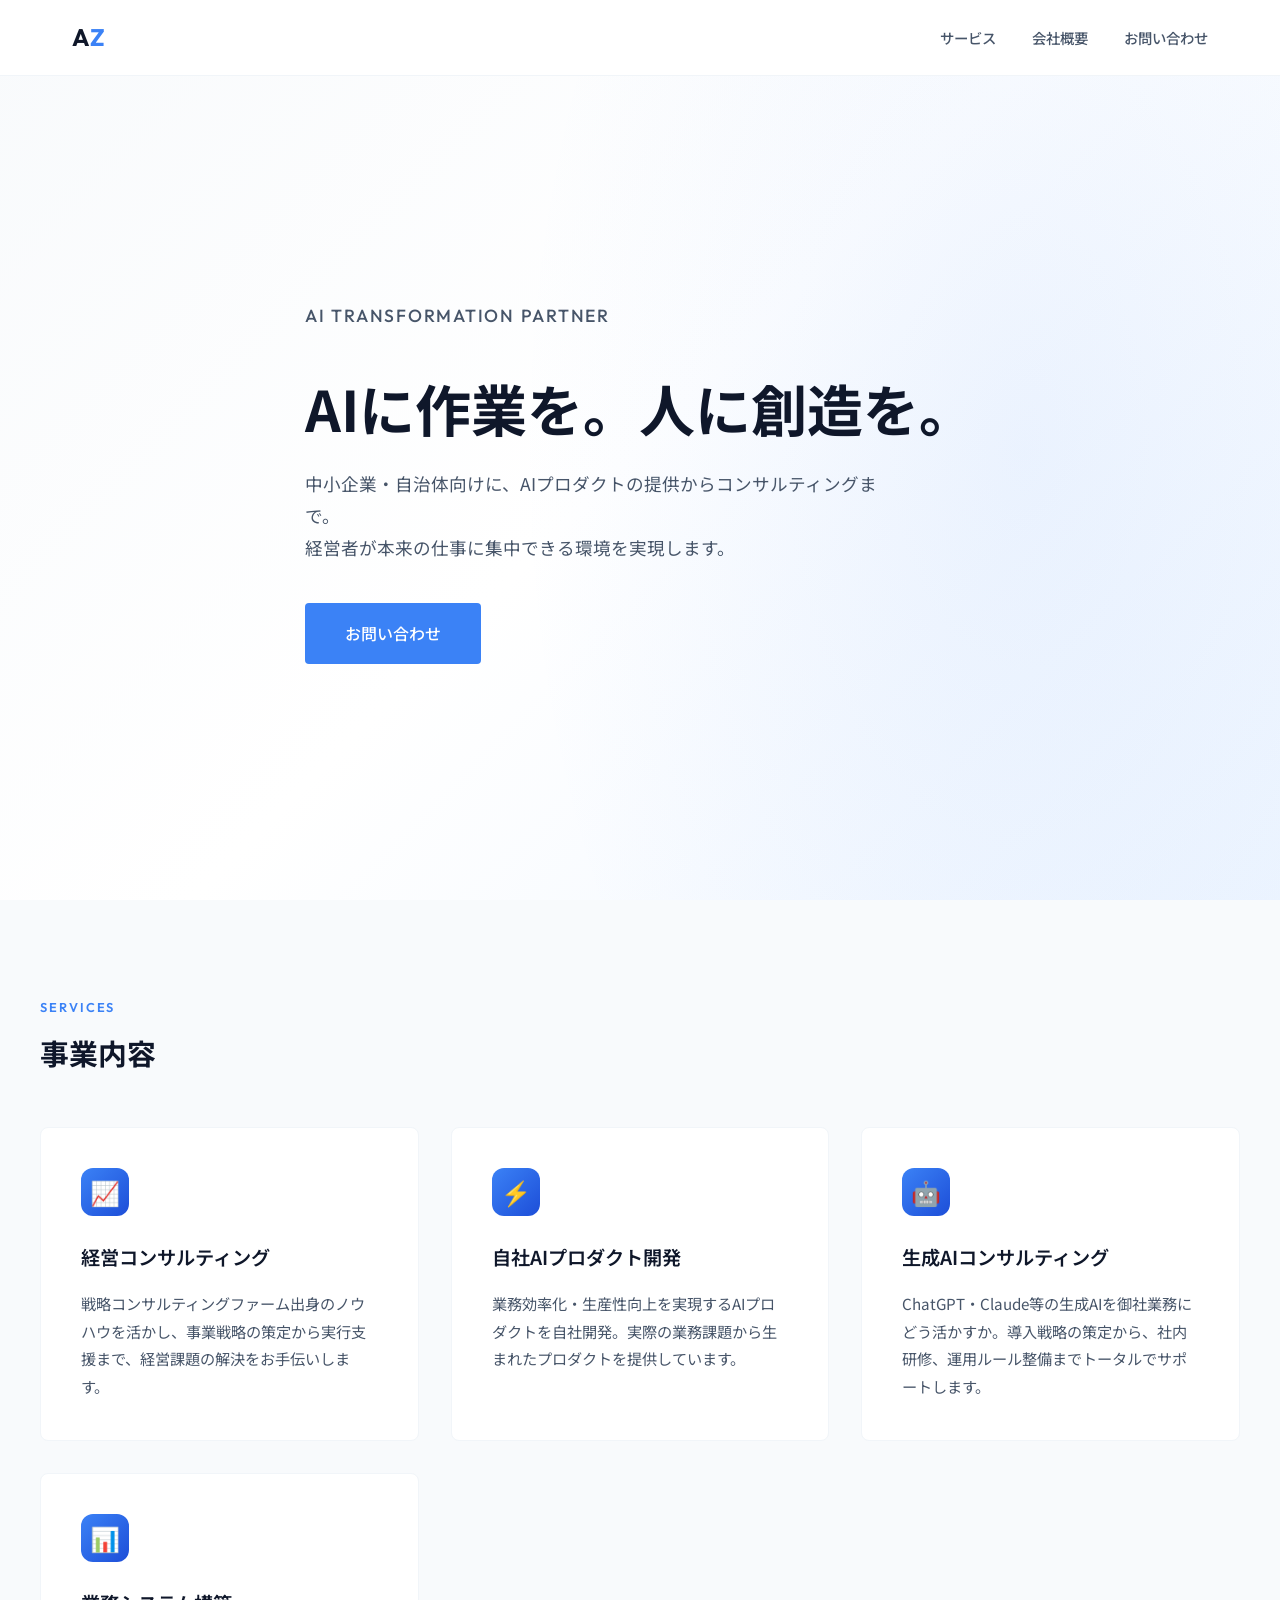
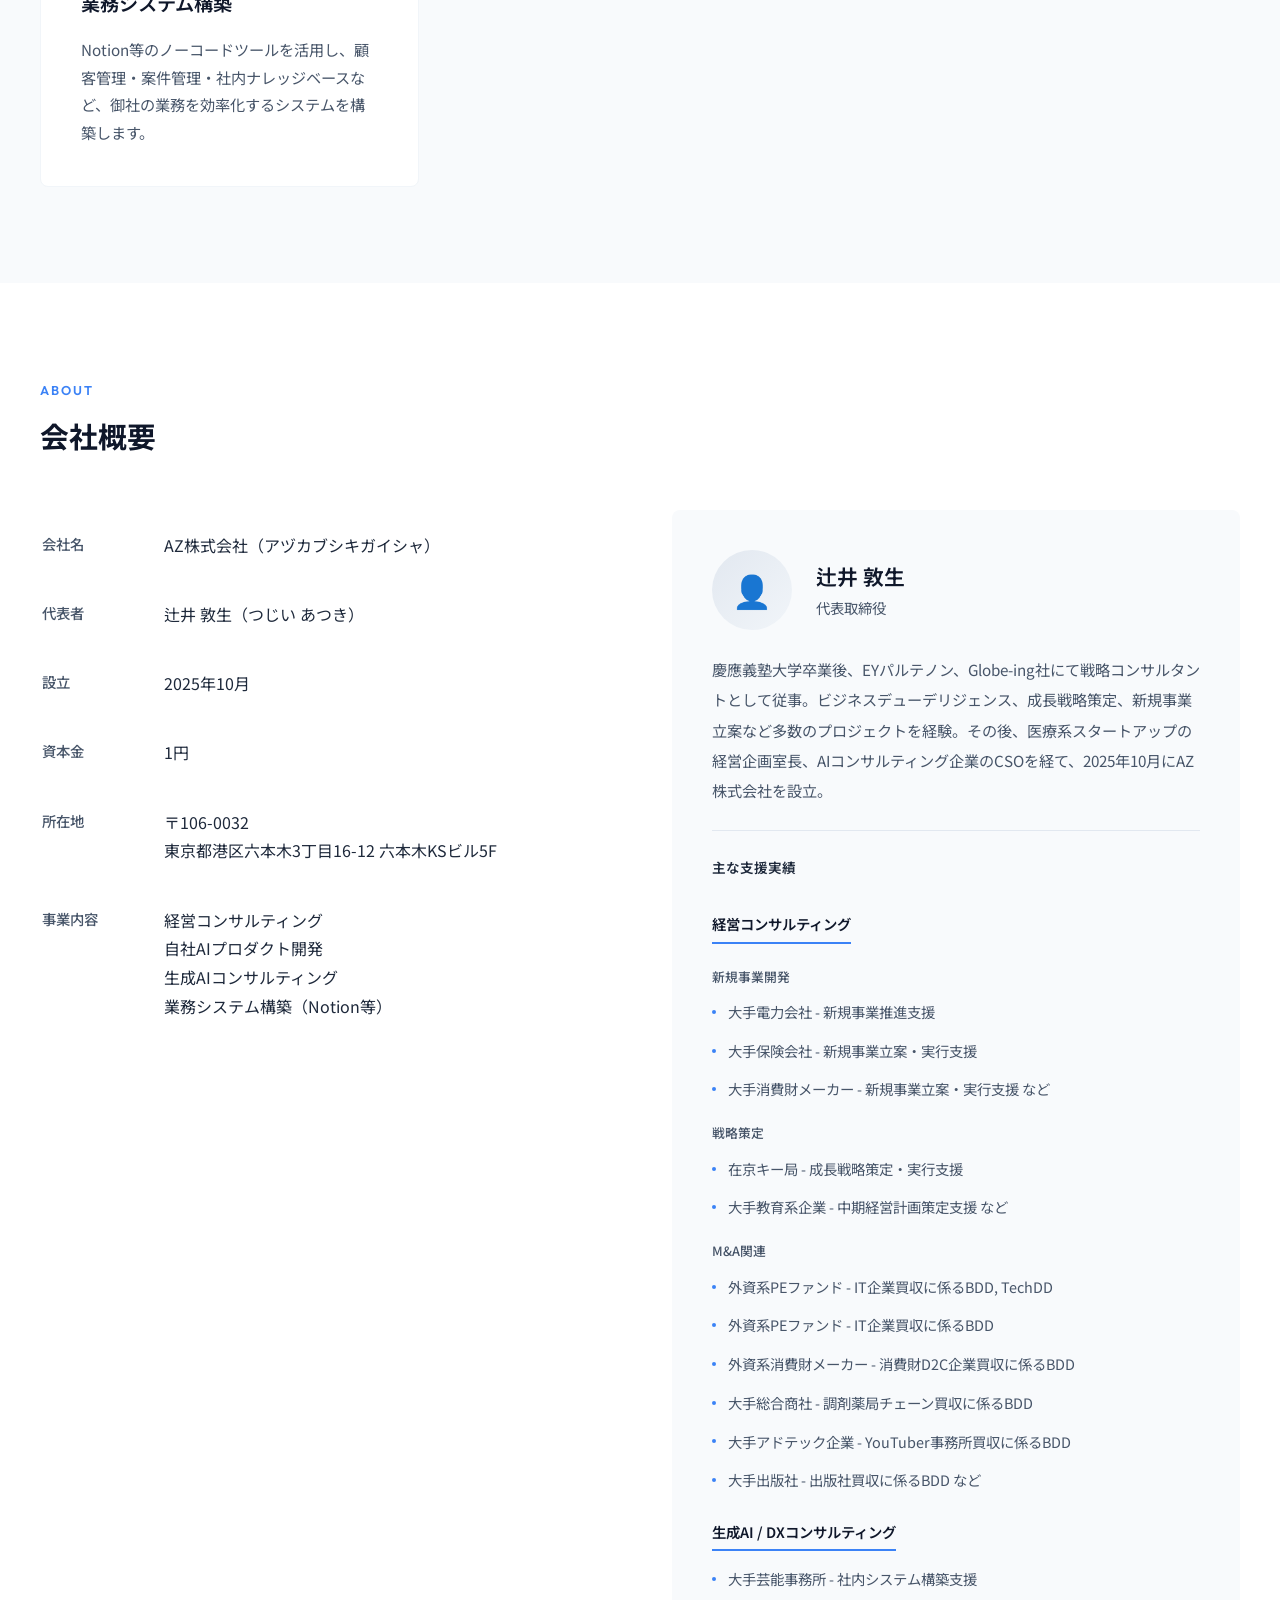
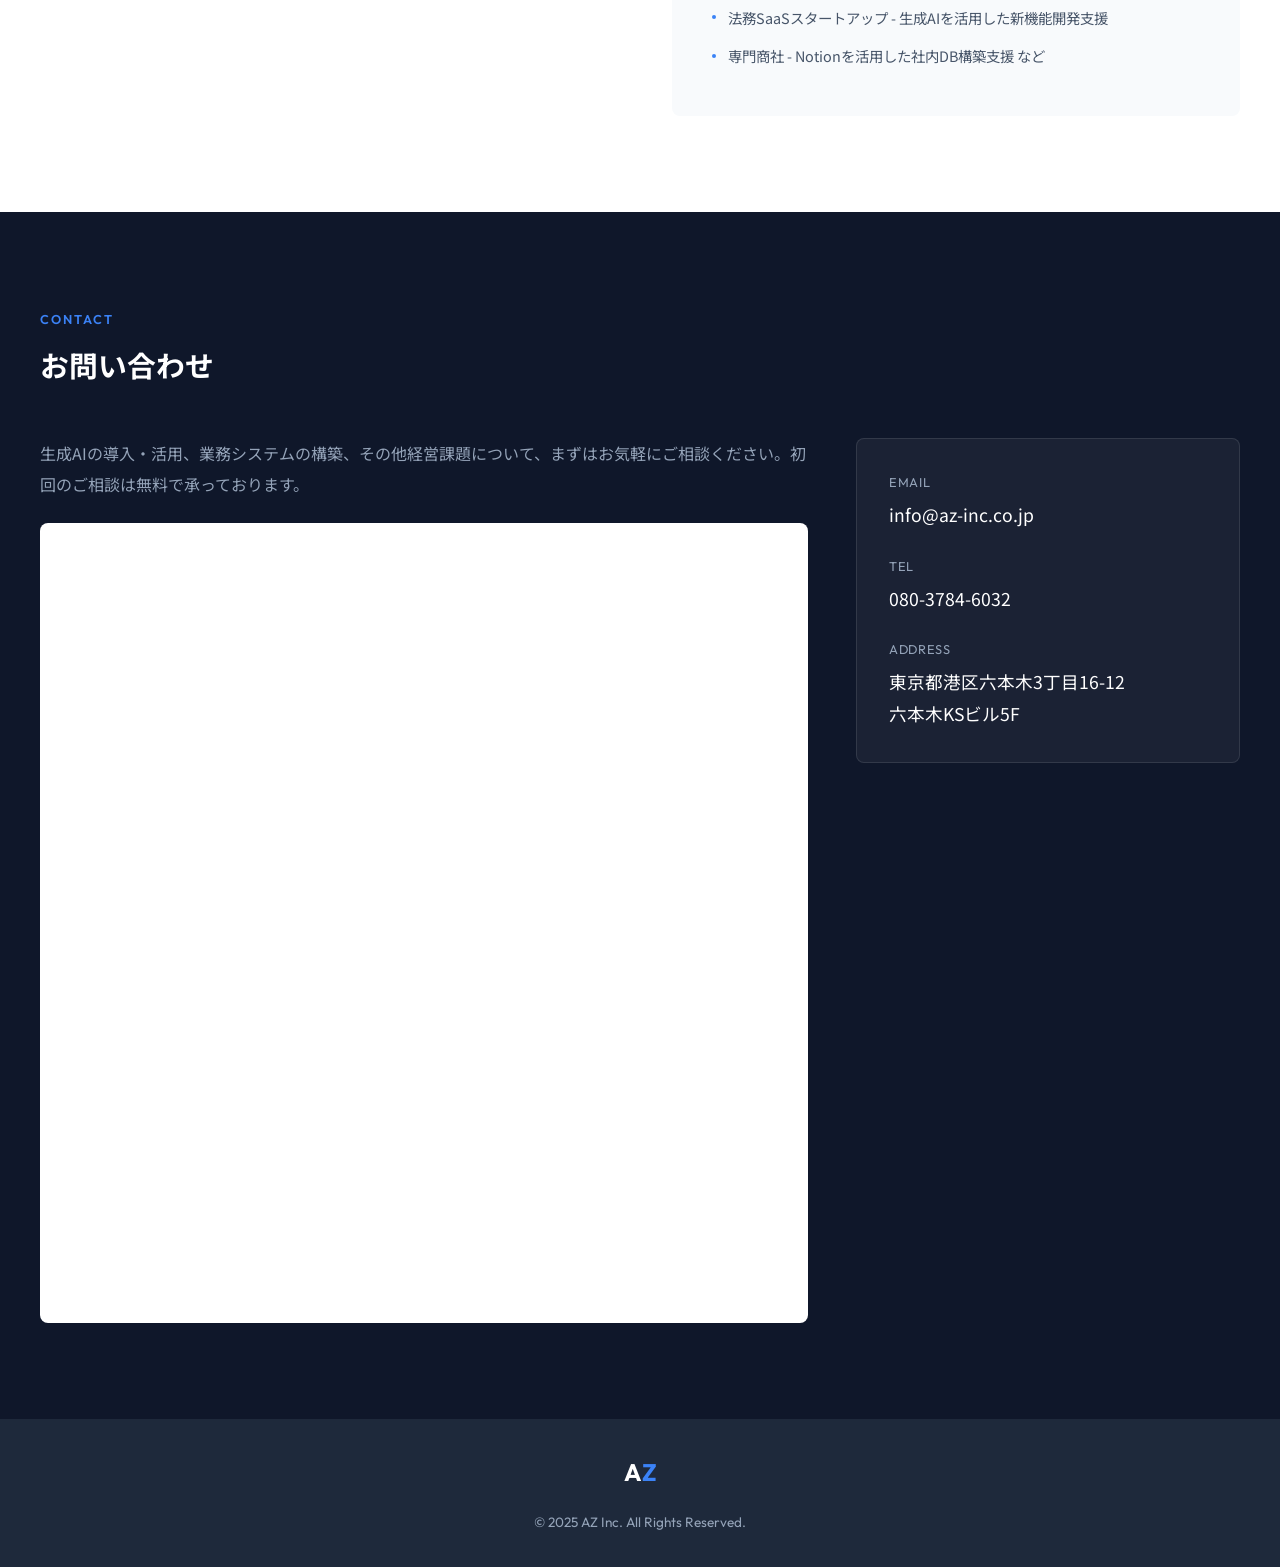
==== index.html @ a244bd8f "Rename index (2).html to index.html" ====
<!DOCTYPE html>
<html lang="ja">
<head>
    <meta charset="UTF-8">
    <meta name="viewport" content="width=device-width, initial-scale=1.0">
    <title>AZ株式会社 | 生成AI・DXコンサルティング</title>
    <link rel="preconnect" href="https://fonts.googleapis.com">
    <link rel="preconnect" href="https://fonts.gstatic.com" crossorigin>
    <link href="https://fonts.googleapis.com/css2?family=Noto+Sans+JP:wght@300;400;500;700&family=Outfit:wght@300;400;500;600;700&display=swap" rel="stylesheet">
    <style>
        :root {
            --primary: #0f172a;
            --accent: #3b82f6;
            --accent-dark: #1d4ed8;
            --gray-50: #f8fafc;
            --gray-100: #f1f5f9;
            --gray-200: #e2e8f0;
            --gray-400: #94a3b8;
            --gray-600: #475569;
            --gray-800: #1e293b;
            --white: #ffffff;
        }

        * {
            margin: 0;
            padding: 0;
            box-sizing: border-box;
        }

        html {
            scroll-behavior: smooth;
        }

        body {
            font-family: 'Noto Sans JP', sans-serif;
            color: var(--gray-800);
            line-height: 1.8;
            background: var(--white);
        }

        .font-en {
            font-family: 'Outfit', sans-serif;
        }

        /* Header */
        header {
            position: fixed;
            top: 0;
            left: 0;
            right: 0;
            background: rgba(255, 255, 255, 0.95);
            backdrop-filter: blur(10px);
            z-index: 100;
            border-bottom: 1px solid var(--gray-100);
        }

        .header-inner {
            max-width: 1200px;
            margin: 0 auto;
            padding: 1rem 2rem;
            display: flex;
            justify-content: space-between;
            align-items: center;
        }

        .logo {
            font-family: 'Outfit', sans-serif;
            font-size: 1.5rem;
            font-weight: 700;
            color: var(--primary);
            text-decoration: none;
            letter-spacing: -0.02em;
        }

        .logo span {
            color: var(--accent);
        }

        nav a {
            color: var(--gray-600);
            text-decoration: none;
            margin-left: 2rem;
            font-size: 0.9rem;
            font-weight: 500;
            transition: color 0.2s;
        }

        nav a:hover {
            color: var(--accent);
        }

        /* Hero */
        .hero {
            min-height: 100vh;
            display: flex;
            align-items: center;
            background: linear-gradient(135deg, var(--gray-50) 0%, var(--white) 50%, #eff6ff 100%);
            position: relative;
            overflow: hidden;
        }

        .hero::before {
            content: '';
            position: absolute;
            top: -50%;
            right: -20%;
            width: 80%;
            height: 200%;
            background: radial-gradient(ellipse at center, rgba(59, 130, 246, 0.08) 0%, transparent 70%);
            pointer-events: none;
        }

        .hero-inner {
            max-width: 1200px;
            margin: 0 auto;
            padding: 8rem 2rem 4rem;
            position: relative;
            z-index: 1;
        }

        .hero-label {
            font-family: 'Outfit', sans-serif;
            font-size: 0.85rem;
            font-weight: 500;
            color: var(--accent);
            letter-spacing: 0.1em;
            margin-bottom: 1.5rem;
        }

        .hero h1 {
            font-size: clamp(2rem, 5vw, 3.5rem);
            font-weight: 700;
            line-height: 1.3;
            color: var(--primary);
            margin-bottom: 1.5rem;
        }

        .hero p {
            font-size: 1.1rem;
            color: var(--gray-600);
            max-width: 600px;
            margin-bottom: 2.5rem;
        }

        .btn {
            display: inline-block;
            padding: 1rem 2.5rem;
            background: var(--accent);
            color: var(--white);
            text-decoration: none;
            border-radius: 4px;
            font-weight: 500;
            transition: all 0.3s;
        }

        .btn:hover {
            background: var(--accent-dark);
            transform: translateY(-2px);
            box-shadow: 0 10px 30px rgba(59, 130, 246, 0.3);
        }

        /* Section Common */
        section {
            padding: 6rem 2rem;
        }

        .section-inner {
            max-width: 1200px;
            margin: 0 auto;
        }

        .section-label {
            font-family: 'Outfit', sans-serif;
            font-size: 0.8rem;
            font-weight: 600;
            color: var(--accent);
            letter-spacing: 0.15em;
            margin-bottom: 0.5rem;
        }

        .section-title {
            font-size: 1.8rem;
            font-weight: 700;
            color: var(--primary);
            margin-bottom: 3rem;
        }

        /* Services */
        .services {
            background: var(--gray-50);
        }

        .service-grid {
            display: grid;
            grid-template-columns: repeat(auto-fit, minmax(280px, 1fr));
            gap: 2rem;
        }

        .service-card {
            background: var(--white);
            padding: 2.5rem;
            border-radius: 8px;
            border: 1px solid var(--gray-100);
            transition: all 0.3s;
        }

        .service-card:hover {
            transform: translateY(-4px);
            box-shadow: 0 20px 40px rgba(0, 0, 0, 0.08);
            border-color: var(--accent);
        }

        .service-icon {
            width: 48px;
            height: 48px;
            background: linear-gradient(135deg, var(--accent), var(--accent-dark));
            border-radius: 12px;
            display: flex;
            align-items: center;
            justify-content: center;
            margin-bottom: 1.5rem;
            font-size: 1.5rem;
        }

        .service-card h3 {
            font-size: 1.2rem;
            font-weight: 600;
            margin-bottom: 1rem;
            color: var(--primary);
        }

        .service-card p {
            font-size: 0.95rem;
            color: var(--gray-600);
            line-height: 1.8;
        }

        /* About / Profile */
        .about {
            background: var(--white);
        }

        .about-grid {
            display: grid;
            grid-template-columns: 1fr 1fr;
            gap: 4rem;
            align-items: start;
        }

        @media (max-width: 768px) {
            .about-grid {
                grid-template-columns: 1fr;
            }
        }

        .profile-card {
            background: var(--gray-50);
            padding: 2.5rem;
            border-radius: 8px;
        }

        .profile-header {
            display: flex;
            align-items: center;
            gap: 1.5rem;
            margin-bottom: 1.5rem;
        }

        .profile-avatar {
            width: 80px;
            height: 80px;
            background: linear-gradient(135deg, var(--gray-200), var(--gray-100));
            border-radius: 50%;
            display: flex;
            align-items: center;
            justify-content: center;
            font-size: 2rem;
            color: var(--gray-400);
        }

        .profile-name {
            font-size: 1.3rem;
            font-weight: 600;
            color: var(--primary);
        }

        .profile-title {
            font-size: 0.9rem;
            color: var(--gray-600);
        }

        .profile-bio {
            font-size: 0.95rem;
            color: var(--gray-600);
            line-height: 2;
        }

        .profile-projects {
            margin-top: 1.5rem;
            padding-top: 1.5rem;
            border-top: 1px solid var(--gray-200);
        }

        .profile-projects-title {
            font-size: 0.85rem;
            font-weight: 600;
            color: var(--gray-800);
            margin-bottom: 0.8rem;
        }

        .profile-projects-list {
            list-style: none;
            font-size: 0.9rem;
            color: var(--gray-600);
        }

        .profile-projects-list li {
            padding: 0.4rem 0;
            padding-left: 1rem;
            position: relative;
        }

        .profile-projects-list li::before {
            content: '';
            position: absolute;
            left: 0;
            top: 50%;
            transform: translateY(-50%);
            width: 4px;
            height: 4px;
            background: var(--accent);
            border-radius: 50%;
        }

        .profile-category {
            font-size: 0.9rem;
            font-weight: 600;
            color: var(--primary);
            margin-top: 1.2rem;
            margin-bottom: 0.5rem;
            padding-bottom: 0.3rem;
            border-bottom: 2px solid var(--accent);
            display: inline-block;
        }

        .profile-category:first-of-type {
            margin-top: 0;
        }

        .profile-subcategory {
            font-size: 0.8rem;
            font-weight: 500;
            color: var(--gray-600);
            margin-top: 0.8rem;
            margin-bottom: 0.3rem;
        }

        /* Company Info */
        .company-table {
            width: 100%;
        }

        .company-table tr {
            border-bottom: 1px solid var(--gray-100);
        }

        .company-table th,
        .company-table td {
            padding: 1.2rem 0;
            text-align: left;
            vertical-align: top;
        }

        .company-table th {
            width: 120px;
            font-weight: 500;
            color: var(--gray-600);
            font-size: 0.9rem;
        }

        .company-table td {
            color: var(--gray-800);
        }

        /* Contact */
        .contact {
            background: var(--primary);
            color: var(--white);
        }

        .contact .section-label {
            color: var(--accent);
        }

        .contact .section-title {
            color: var(--white);
        }

        .contact-content {
            display: grid;
            grid-template-columns: 2fr 1fr;
            gap: 3rem;
            align-items: start;
        }

        @media (max-width: 768px) {
            .contact-content {
                grid-template-columns: 1fr;
            }
        }

        .contact-text {
            color: var(--gray-400);
            font-size: 1rem;
            line-height: 1.9;
            margin-bottom: 1.5rem;
        }

        .contact-form {
            flex: 1;
        }

        .form-wrapper {
            background: var(--white);
            border-radius: 8px;
            overflow: hidden;
        }

        .form-wrapper iframe {
            display: block;
        }

        .contact-info {
            background: rgba(255, 255, 255, 0.05);
            padding: 2rem;
            border-radius: 8px;
            border: 1px solid rgba(255, 255, 255, 0.1);
        }

        .contact-item {
            margin-bottom: 1.5rem;
        }

        .contact-item:last-child {
            margin-bottom: 0;
        }

        .contact-item-label {
            font-size: 0.8rem;
            color: var(--gray-400);
            margin-bottom: 0.3rem;
            font-family: 'Outfit', sans-serif;
            letter-spacing: 0.05em;
        }

        .contact-item-value {
            font-size: 1.1rem;
            color: var(--white);
        }

        .contact-item-value a {
            color: var(--white);
            text-decoration: none;
            transition: color 0.2s;
        }

        .contact-item-value a:hover {
            color: var(--accent);
        }

        /* Footer */
        footer {
            background: var(--gray-800);
            color: var(--gray-400);
            padding: 2rem;
            text-align: center;
            font-size: 0.85rem;
        }

        footer .logo {
            color: var(--white);
            margin-bottom: 1rem;
            display: inline-block;
        }

        /* Responsive */
        @media (max-width: 768px) {
            .header-inner {
                padding: 1rem;
            }
            
            nav {
                display: none;
            }

            section {
                padding: 4rem 1.5rem;
            }

            .hero-inner {
                padding: 6rem 1.5rem 3rem;
            }
        }
    </style>
</head>
<body>
    <header>
        <div class="header-inner">
            <a href="#" class="logo">A<span>Z</span></a>
            <nav>
                <a href="#services">サービス</a>
                <a href="#about">会社概要</a>
                <a href="#contact">お問い合わせ</a>
            </nav>
        </div>
    </header>

    <section class="hero">
        <div class="hero-inner">
            <p class="hero-label font-en">AI TRANSFORMATION PARTNER</p>
            <h1>AIに作業を。人に創造を。</h1>
            <p>中小企業・自治体向けに、AIプロダクトの提供からコンサルティングまで。<br>経営者が本来の仕事に集中できる環境を実現します。</p>
            <a href="#contact" class="btn">お問い合わせ</a>
        </div>
    </section>

    <section class="services" id="services">
        <div class="section-inner">
            <p class="section-label font-en">SERVICES</p>
            <h2 class="section-title">事業内容</h2>
            <div class="service-grid">
                <div class="service-card">
                    <div class="service-icon">📈</div>
                    <h3>経営コンサルティング</h3>
                    <p>戦略コンサルティングファーム出身のノウハウを活かし、事業戦略の策定から実行支援まで、経営課題の解決をお手伝いします。</p>
                </div>
                <div class="service-card">
                    <div class="service-icon">⚡</div>
                    <h3>自社AIプロダクト開発</h3>
                    <p>業務効率化・生産性向上を実現するAIプロダクトを自社開発。実際の業務課題から生まれたプロダクトを提供しています。</p>
                </div>
                <div class="service-card">
                    <div class="service-icon">🤖</div>
                    <h3>生成AIコンサルティング</h3>
                    <p>ChatGPT・Claude等の生成AIを御社業務にどう活かすか。導入戦略の策定から、社内研修、運用ルール整備までトータルでサポートします。</p>
                </div>
                <div class="service-card">
                    <div class="service-icon">📊</div>
                    <h3>業務システム構築</h3>
                    <p>Notion等のノーコードツールを活用し、顧客管理・案件管理・社内ナレッジベースなど、御社の業務を効率化するシステムを構築します。</p>
                </div>
            </div>
        </div>
    </section>

    <section class="about" id="about">
        <div class="section-inner">
            <p class="section-label font-en">ABOUT</p>
            <h2 class="section-title">会社概要</h2>
            <div class="about-grid">
                <div>
                    <table class="company-table">
                        <tr>
                            <th>会社名</th>
                            <td>AZ株式会社（アヅカブシキガイシャ）</td>
                        </tr>
                        <tr>
                            <th>代表者</th>
                            <td>辻井 敦生（つじい あつき）</td>
                        </tr>
                        <tr>
                            <th>設立</th>
                            <td>2025年10月</td>
                        </tr>
                        <tr>
                            <th>資本金</th>
                            <td>1円</td>
                        </tr>
                        <tr>
                            <th>所在地</th>
                            <td>〒106-0032<br>東京都港区六本木3丁目16-12 六本木KSビル5F</td>
                        </tr>
                        <tr>
                            <th>事業内容</th>
                            <td>
                                経営コンサルティング<br>
                                自社AIプロダクト開発<br>
                                生成AIコンサルティング<br>
                                業務システム構築（Notion等）
                            </td>
                        </tr>
                    </table>
                </div>
                <div class="profile-card">
                    <div class="profile-header">
                        <div class="profile-avatar">👤</div>
                        <div>
                            <p class="profile-name">辻井 敦生</p>
                            <p class="profile-title">代表取締役</p>
                        </div>
                    </div>
                    <p class="profile-bio">
                        慶應義塾大学卒業後、EYパルテノン、Globe-ing社にて戦略コンサルタントとして従事。ビジネスデューデリジェンス、成長戦略策定、新規事業立案など多数のプロジェクトを経験。その後、医療系スタートアップの経営企画室長、AIコンサルティング企業のCSOを経て、2025年10月にAZ株式会社を設立。
                    </p>
                    <div class="profile-projects">
                        <p class="profile-projects-title">主な支援実績</p>
                        
                        <p class="profile-category">経営コンサルティング</p>
                        <p class="profile-subcategory">新規事業開発</p>
                        <ul class="profile-projects-list">
                            <li>大手電力会社 - 新規事業推進支援</li>
                            <li>大手保険会社 - 新規事業立案・実行支援</li>
                            <li>大手消費財メーカー - 新規事業立案・実行支援 など</li>
                        </ul>
                        <p class="profile-subcategory">戦略策定</p>
                        <ul class="profile-projects-list">
                            <li>在京キー局 - 成長戦略策定・実行支援</li>
                            <li>大手教育系企業 - 中期経営計画策定支援 など</li>
                        </ul>
                        <p class="profile-subcategory">M&A関連</p>
                        <ul class="profile-projects-list">
                            <li>外資系PEファンド - IT企業買収に係るBDD, TechDD</li>
                            <li>外資系PEファンド - IT企業買収に係るBDD</li>
                            <li>外資系消費財メーカー - 消費財D2C企業買収に係るBDD</li>
                            <li>大手総合商社 - 調剤薬局チェーン買収に係るBDD</li>
                            <li>大手アドテック企業 - YouTuber事務所買収に係るBDD</li>
                            <li>大手出版社 - 出版社買収に係るBDD など</li>
                        </ul>

                        <p class="profile-category">生成AI / DXコンサルティング</p>
                        <ul class="profile-projects-list">
                            <li>大手芸能事務所 - 社内システム構築支援</li>
                            <li>法務SaaSスタートアップ - 生成AIを活用した新機能開発支援</li>
                            <li>専門商社 - Notionを活用した社内DB構築支援 など</li>
                        </ul>
                    </div>
                </div>
            </div>
        </div>
    </section>

    <section class="contact" id="contact">
        <div class="section-inner">
            <p class="section-label font-en">CONTACT</p>
            <h2 class="section-title">お問い合わせ</h2>
            <div class="contact-content">
                <div class="contact-form">
                    <p class="contact-text">
                        生成AIの導入・活用、業務システムの構築、その他経営課題について、まずはお気軽にご相談ください。初回のご相談は無料で承っております。
                    </p>
                    <div class="form-wrapper">
                        <iframe src="https://docs.google.com/forms/d/e/1FAIpQLSfUofbdLLZDZgBiQQtVdAkM9zZP24ZBlGpSstjTk3eaFVaCuw/viewform?embedded=true" width="100%" height="800" frameborder="0" marginheight="0" marginwidth="0">読み込んでいます…</iframe>
                    </div>
                </div>
                <div class="contact-info">
                    <div class="contact-item">
                        <p class="contact-item-label font-en">EMAIL</p>
                        <p class="contact-item-value"><a href="mailto:info@az-inc.co.jp">info@az-inc.co.jp</a></p>
                    </div>
                    <div class="contact-item">
                        <p class="contact-item-label font-en">TEL</p>
                        <p class="contact-item-value"><a href="tel:08037846032">080-3784-6032</a></p>
                    </div>
                    <div class="contact-item">
                        <p class="contact-item-label font-en">ADDRESS</p>
                        <p class="contact-item-value">東京都港区六本木3丁目16-12<br>六本木KSビル5F</p>
                    </div>
                </div>
            </div>
        </div>
    </section>

    <footer>
        <a href="#" class="logo">A<span>Z</span></a>
        <p class="font-en">&copy; 2025 AZ Inc. All Rights Reserved.</p>
    </footer>
</body>
</html>
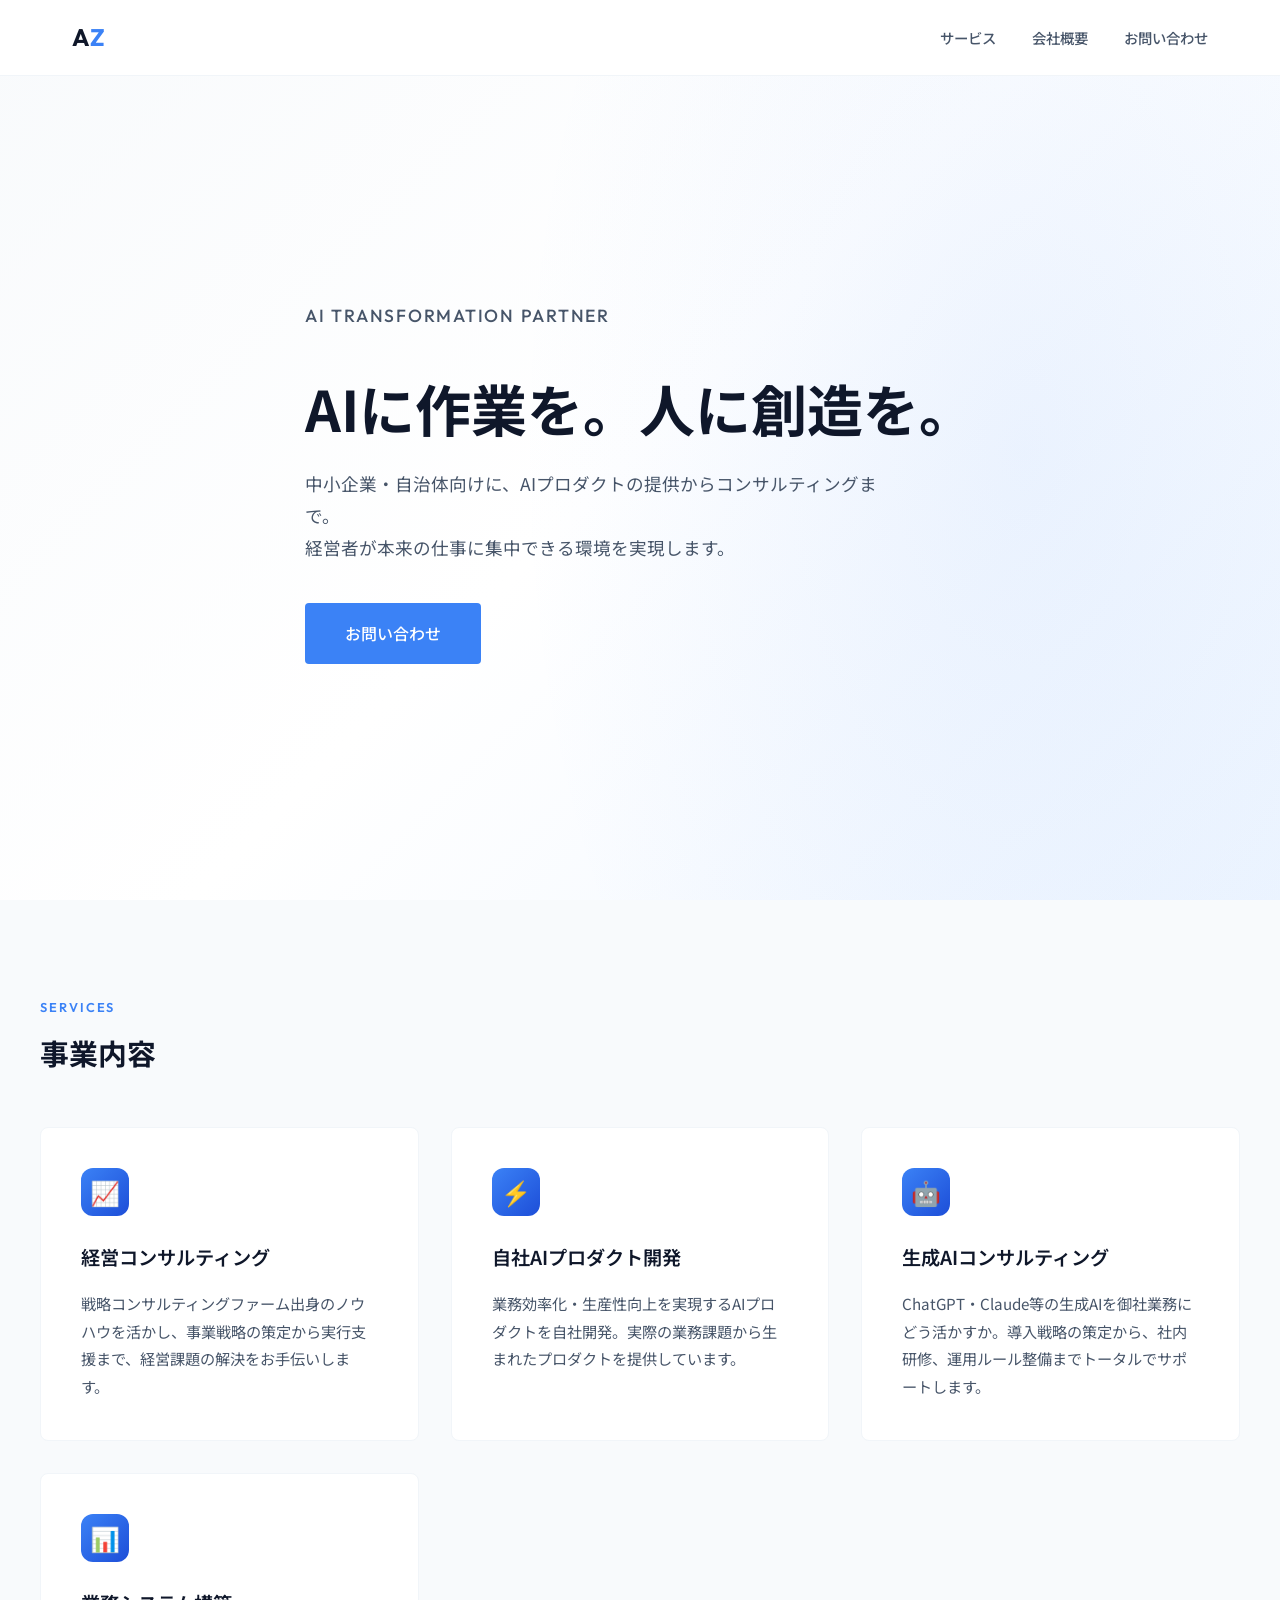
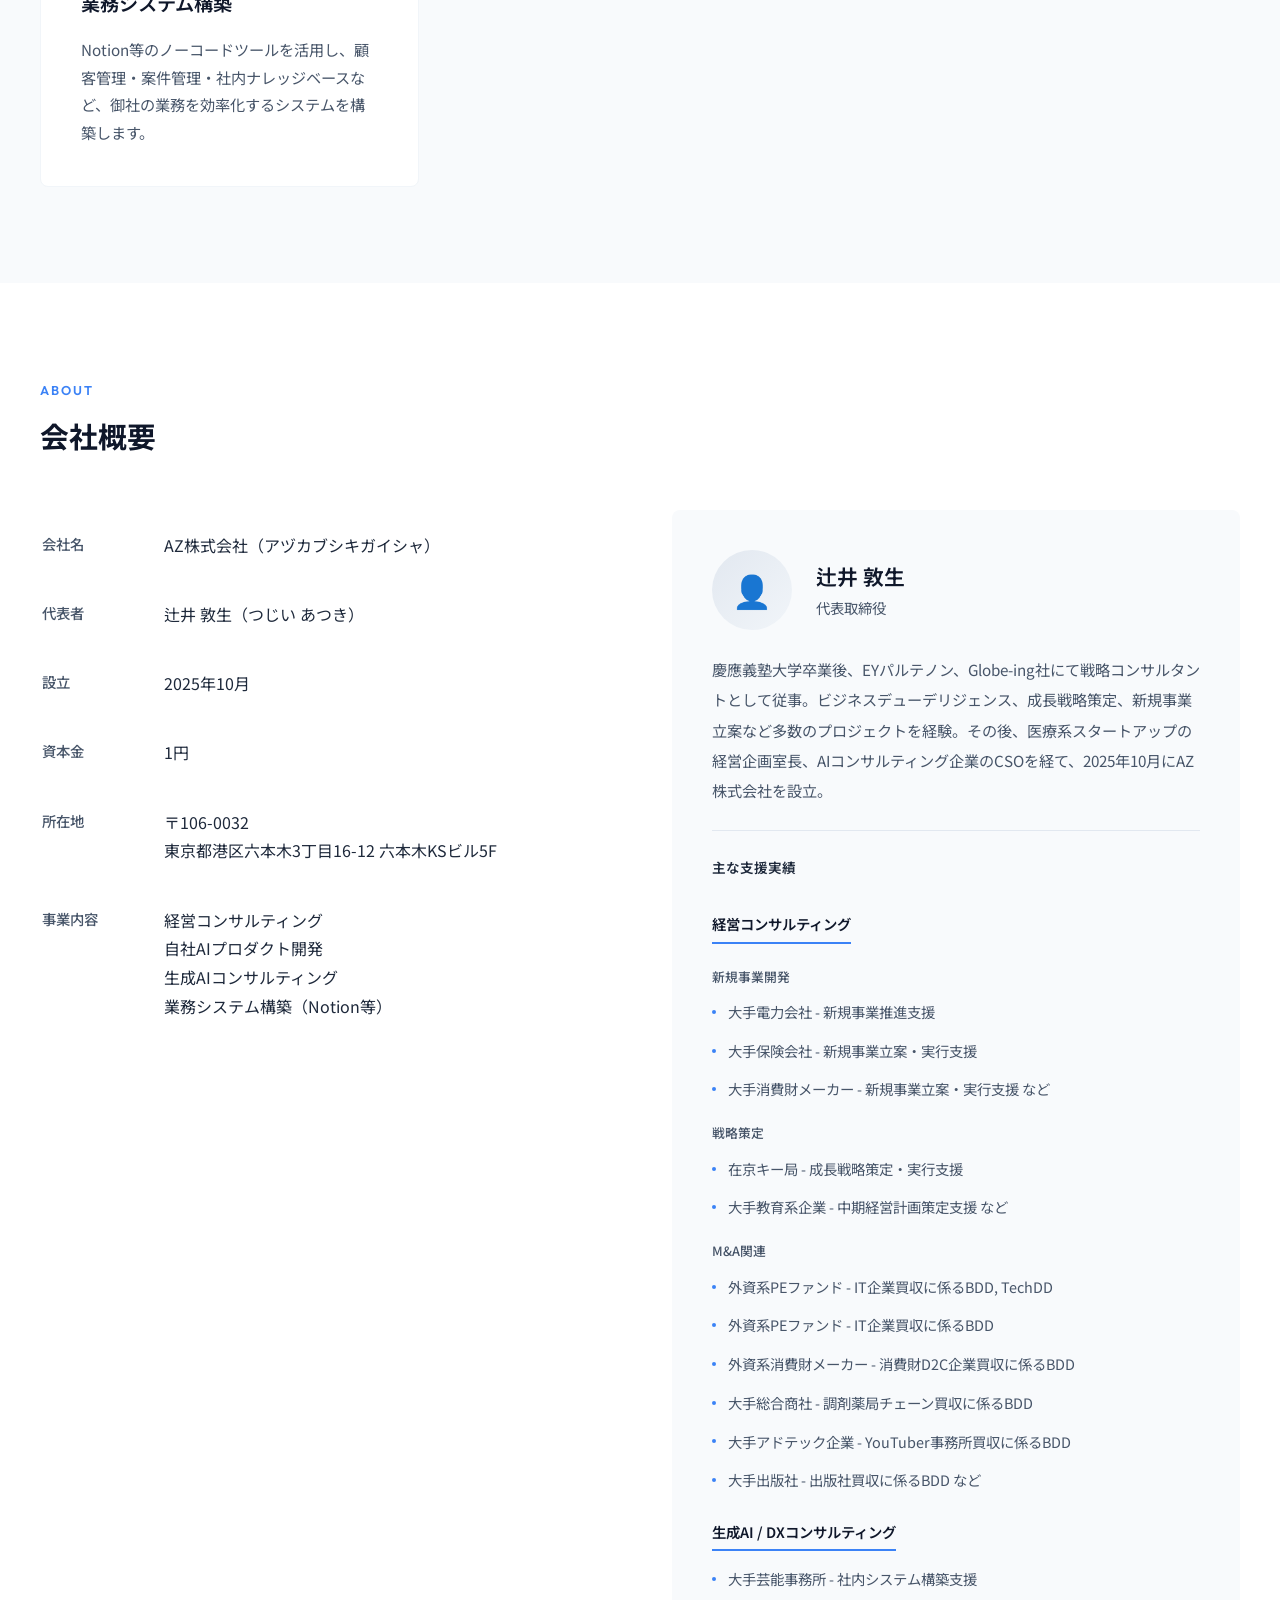
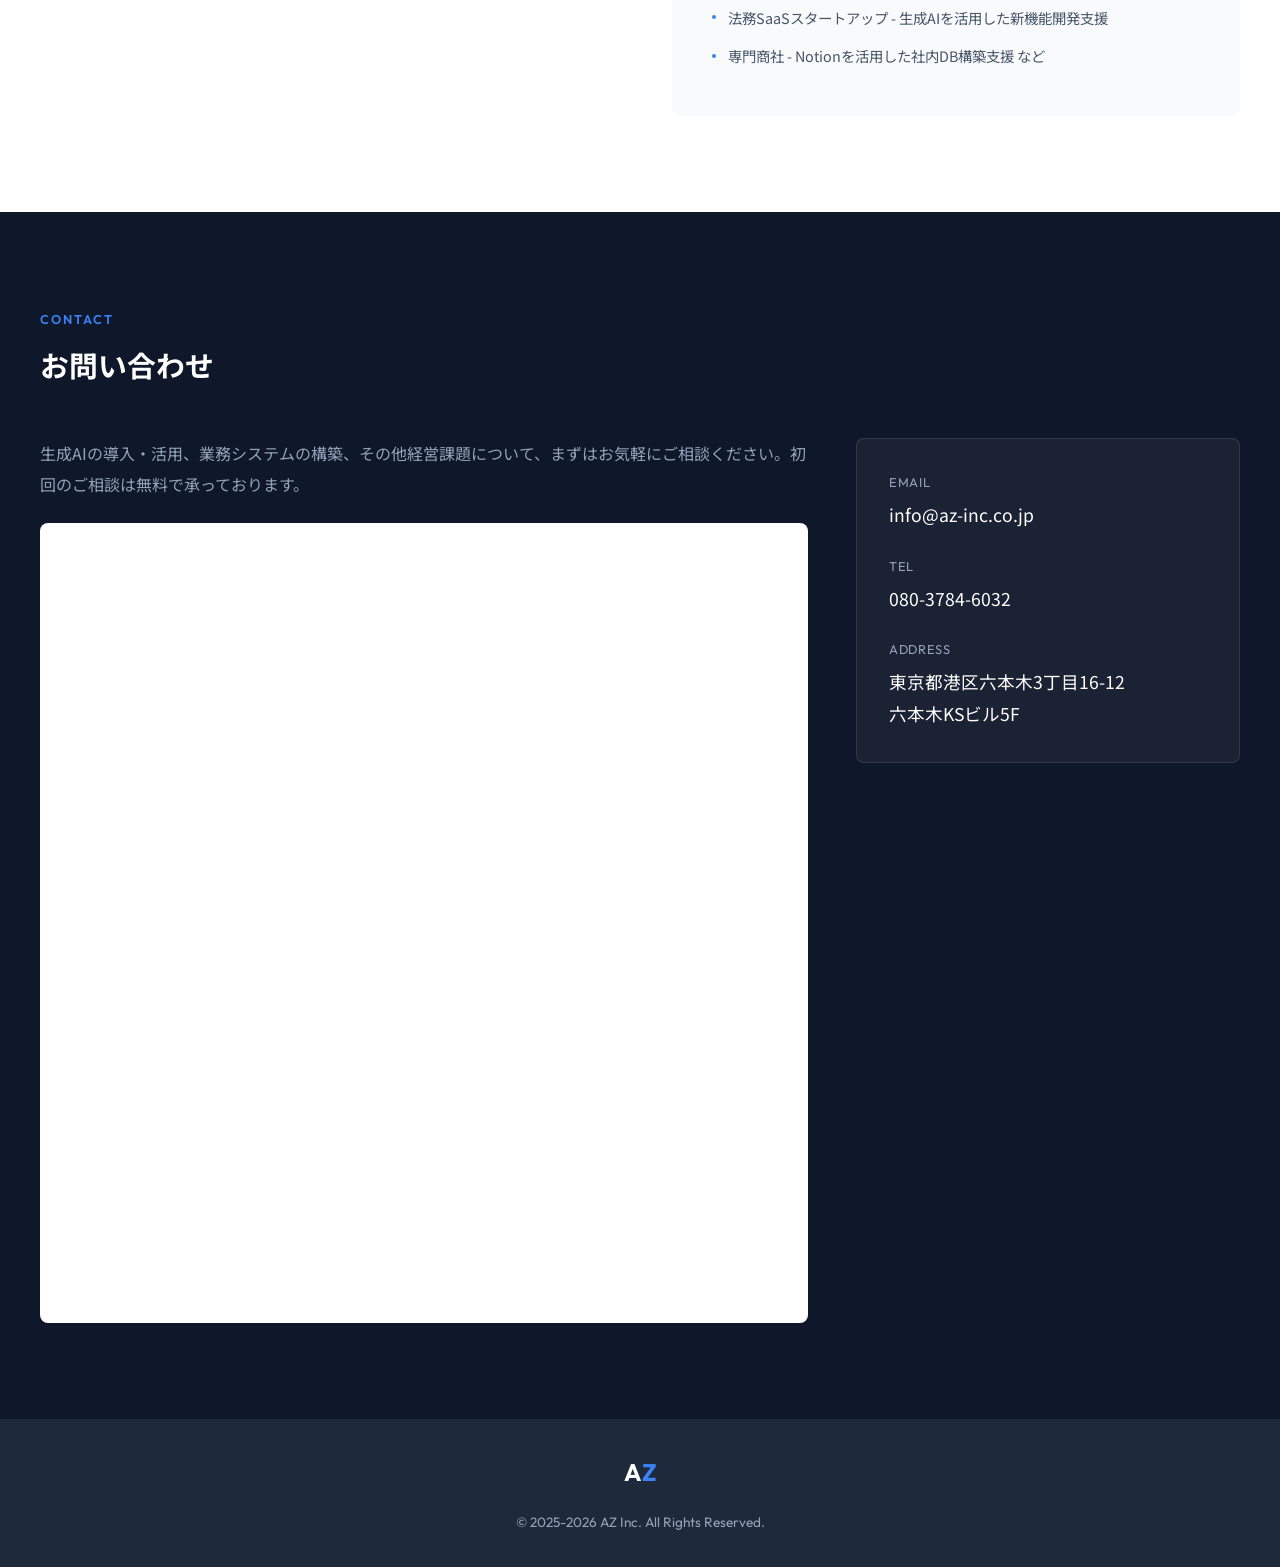
==== commit fec449a6: "docs: フッター著作権表記を2025-2026に更新" ====
--- a/index.html
+++ b/index.html
@@ -672,7 +672,7 @@
 
     <footer>
         <a href="#" class="logo">A<span>Z</span></a>
-        <p class="font-en">&copy; 2025 AZ Inc. All Rights Reserved.</p>
+        <p class="font-en">&copy; 2025-2026 AZ Inc. All Rights Reserved.</p>
     </footer>
 </body>
 </html>
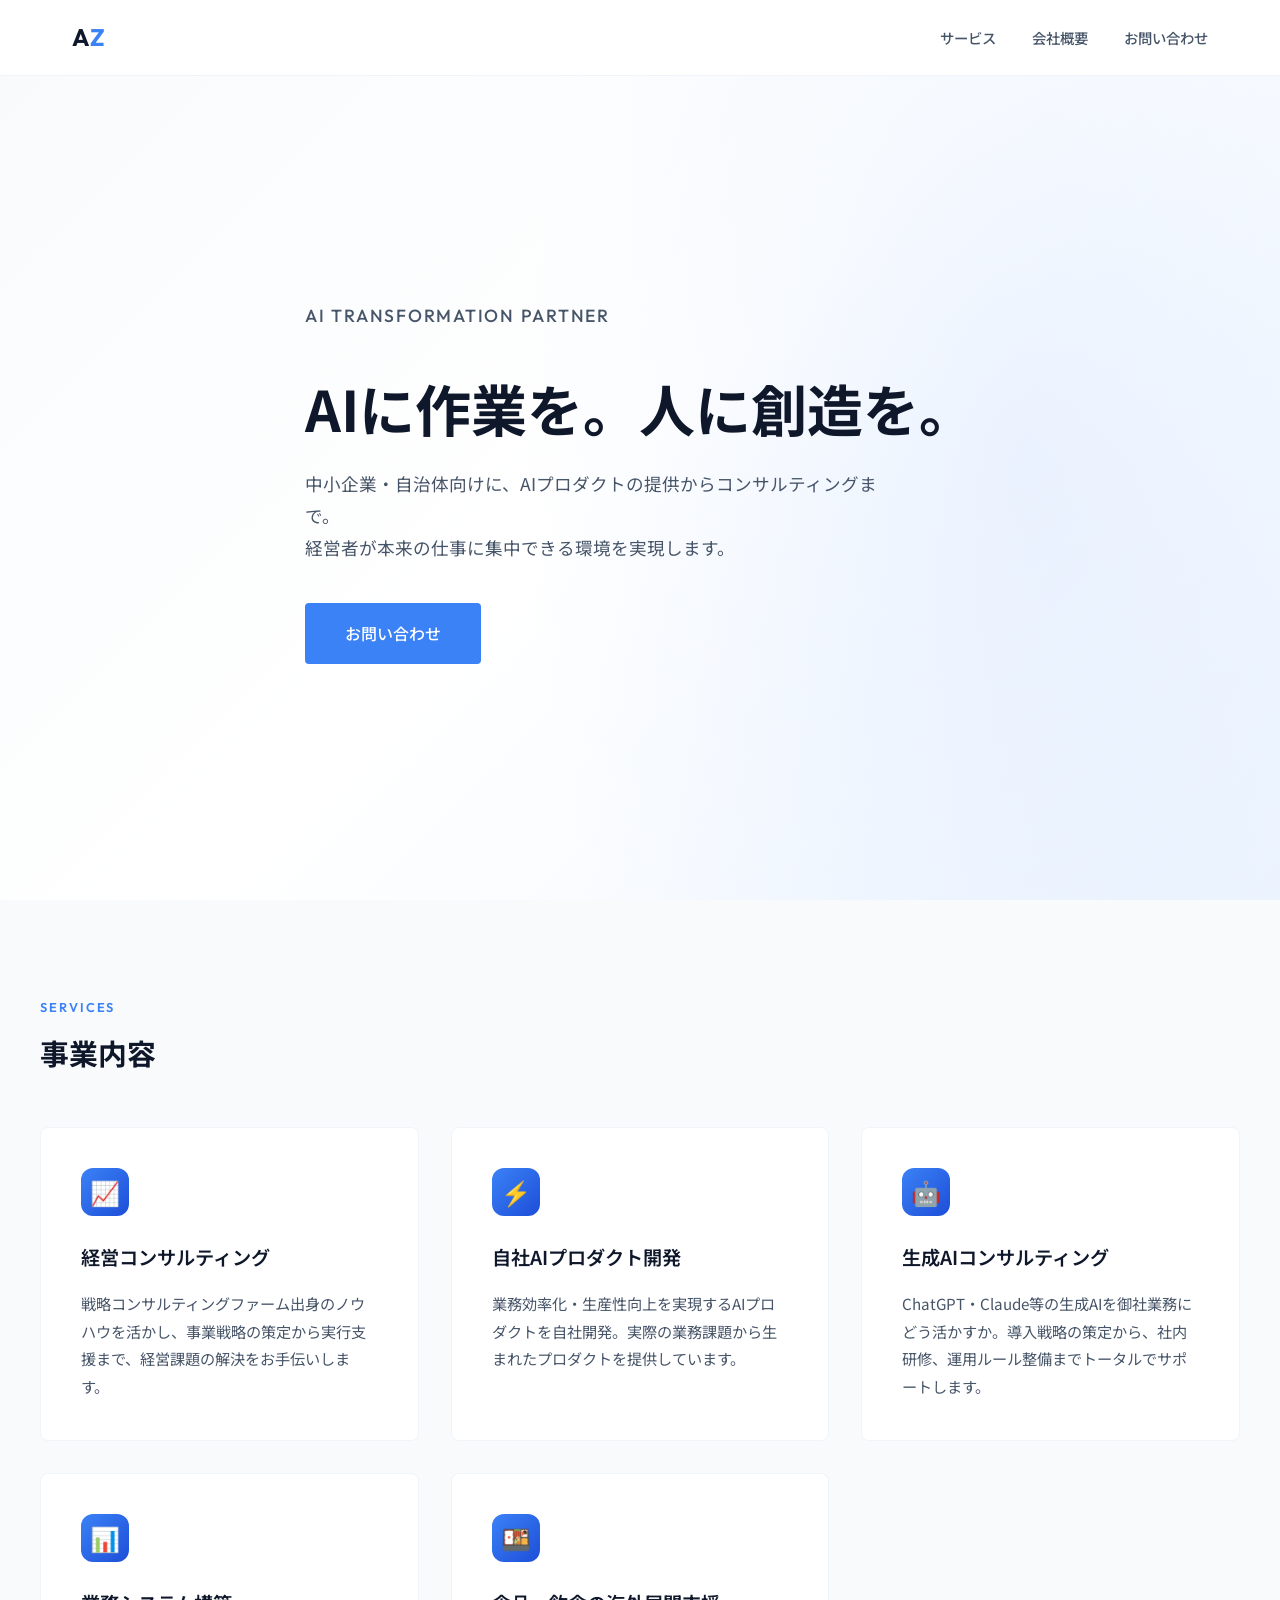
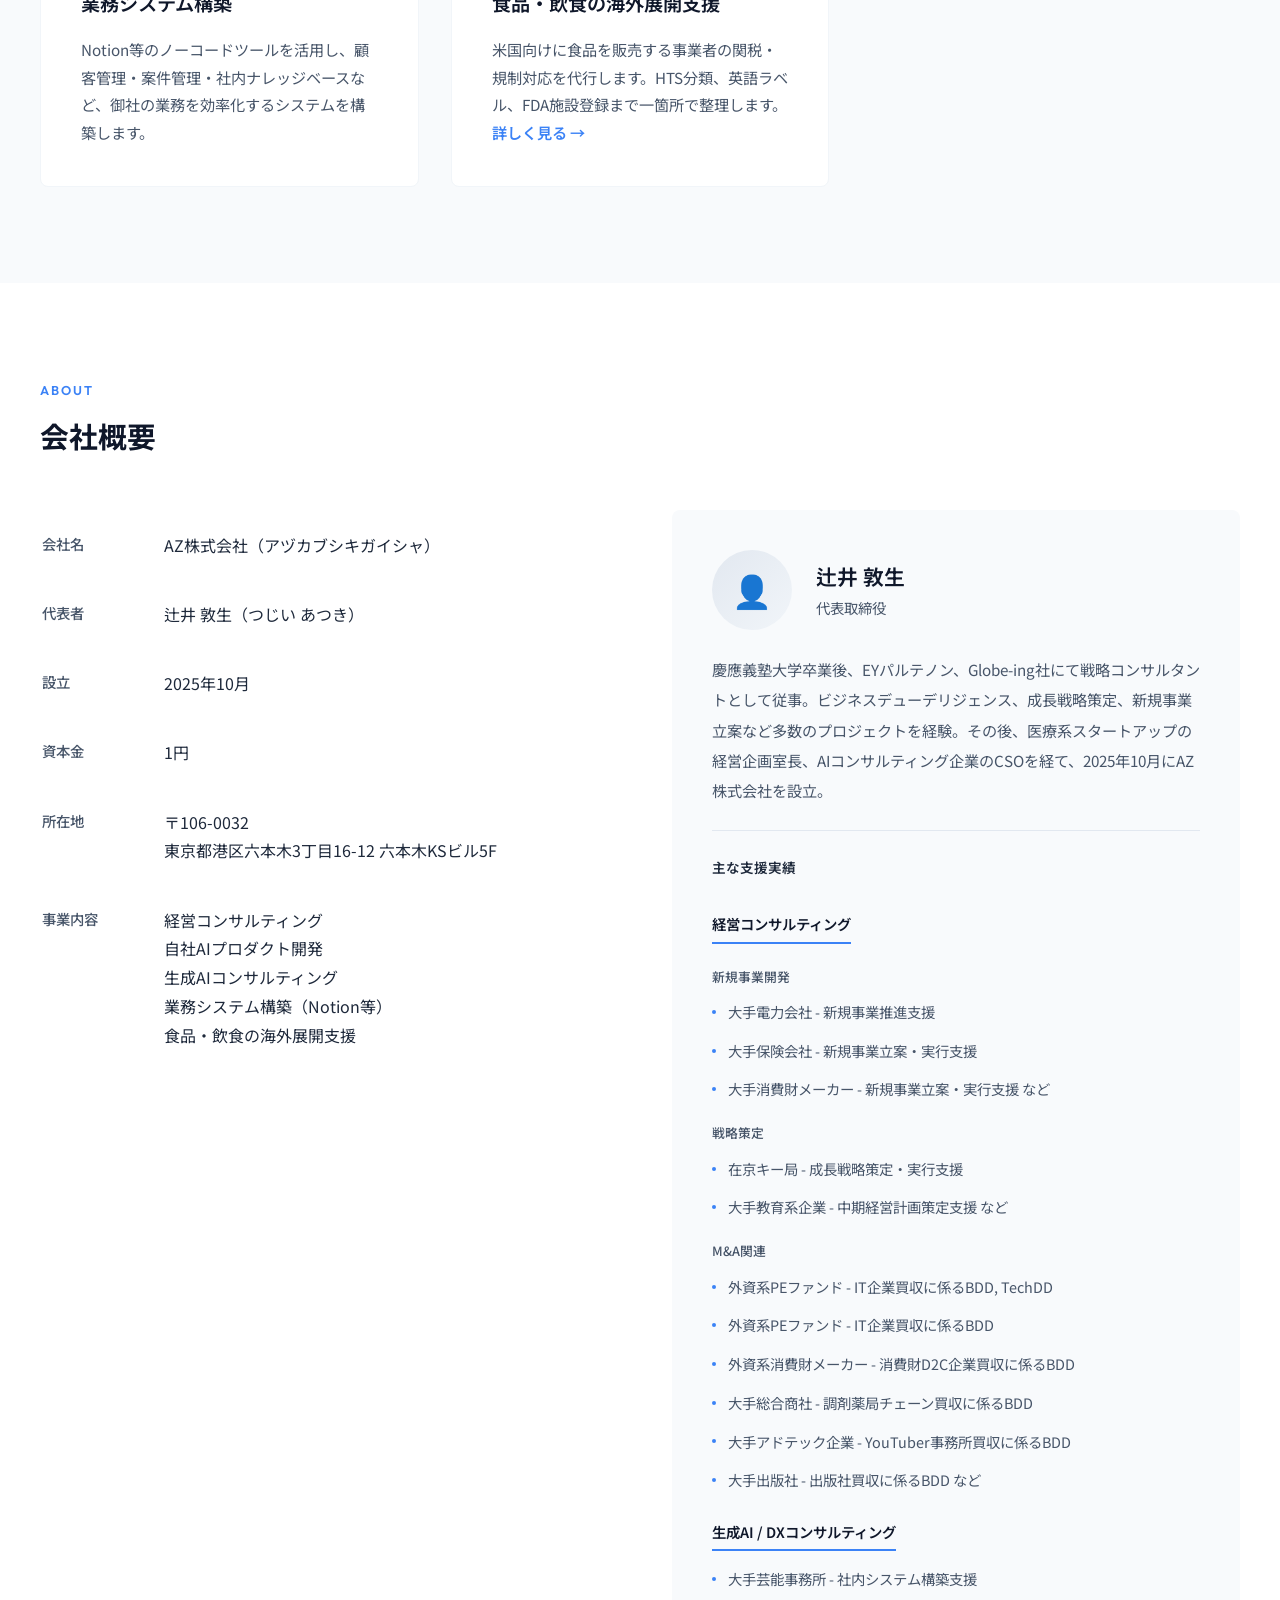
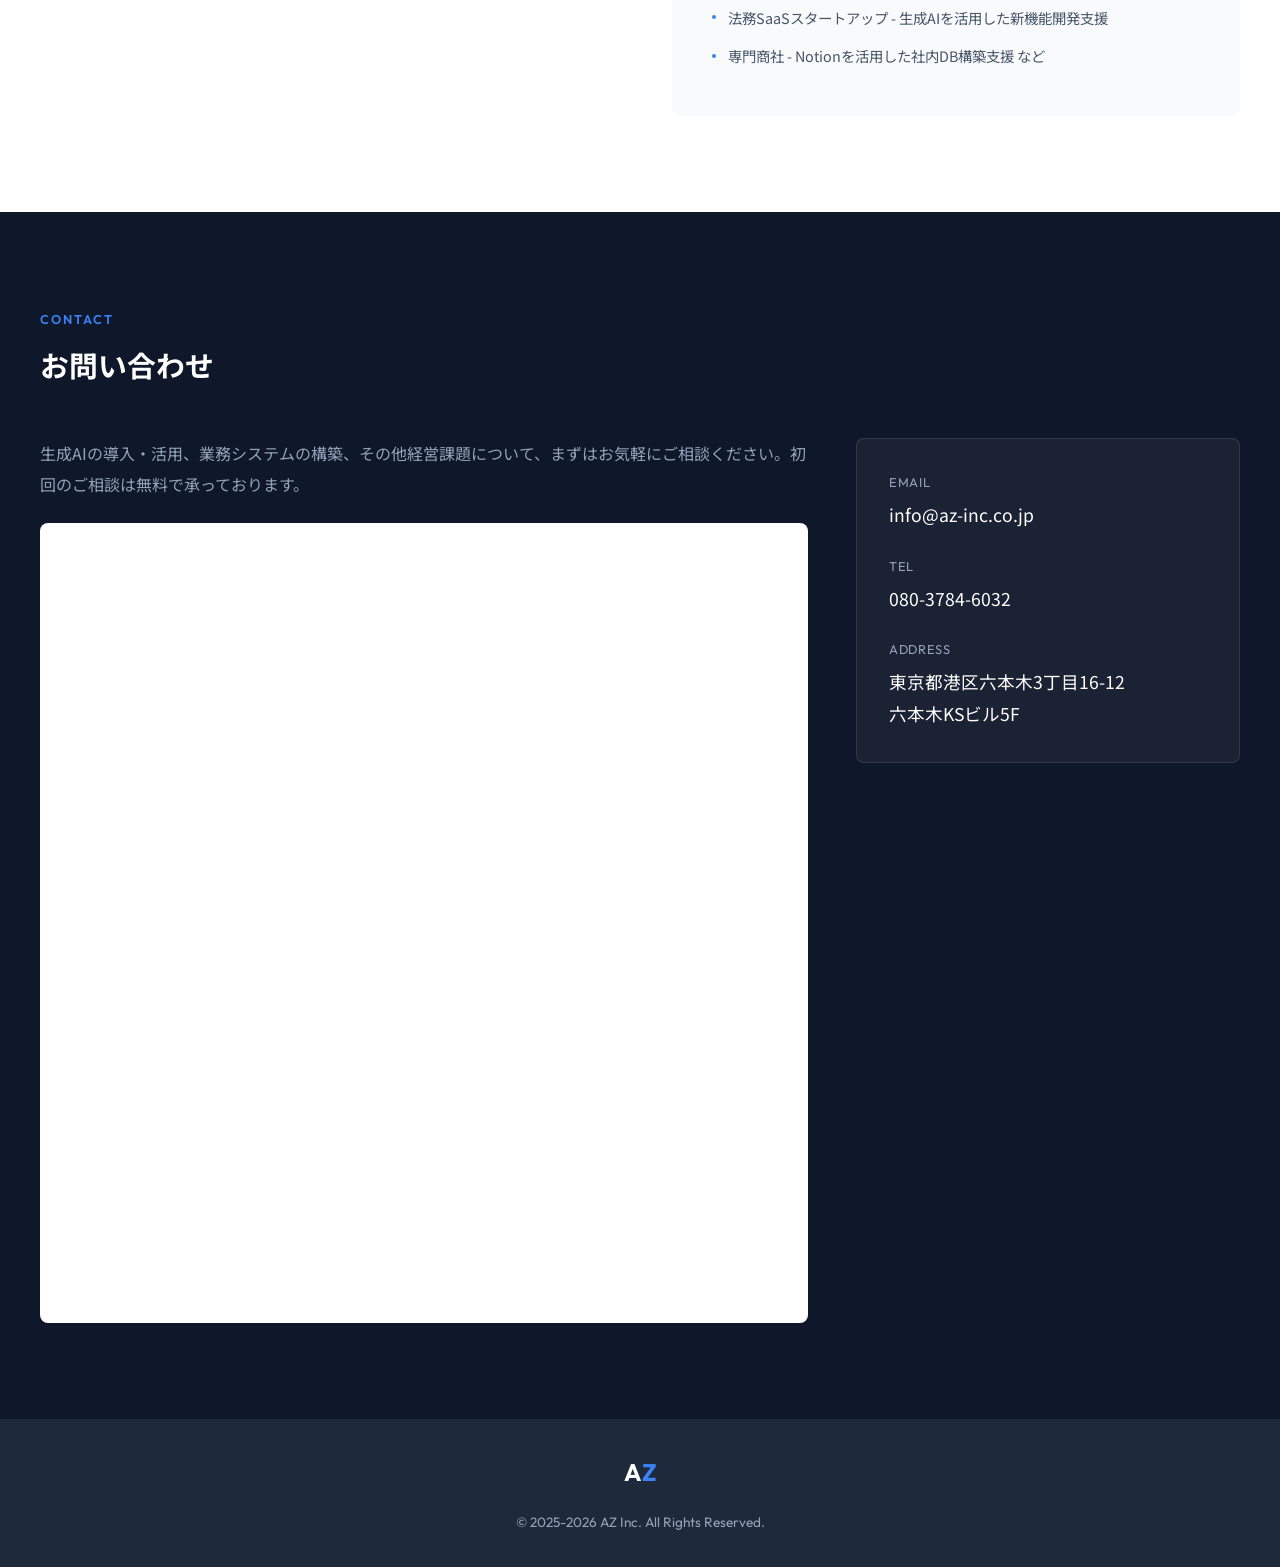
==== commit e3c042a6: "Add 5th service: food export support" ====
--- a/index.html
+++ b/index.html
@@ -548,6 +548,11 @@
                     <div class="service-icon">📊</div>
                     <h3>業務システム構築</h3>
                     <p>Notion等のノーコードツールを活用し、顧客管理・案件管理・社内ナレッジベースなど、御社の業務を効率化するシステムを構築します。</p>
+                </div>
+                <div class="service-card">
+                    <div class="service-icon">🍱</div>
+                    <h3>食品・飲食の海外展開支援</h3>
+                    <p>米国向けに食品を販売する事業者の関税・規制対応を代行します。HTS分類、英語ラベル、FDA施設登録まで一箇所で整理します。<br><a href="/food-export/" style="color: var(--accent); text-decoration: none; font-weight: 600;">詳しく見る →</a></p>
                 </div>
             </div>
         </div>
@@ -586,7 +591,8 @@
                                 経営コンサルティング<br>
                                 自社AIプロダクト開発<br>
                                 生成AIコンサルティング<br>
-                                業務システム構築（Notion等）
+                                業務システム構築（Notion等）<br>
+                                食品・飲食の海外展開支援
                             </td>
                         </tr>
                     </table>
